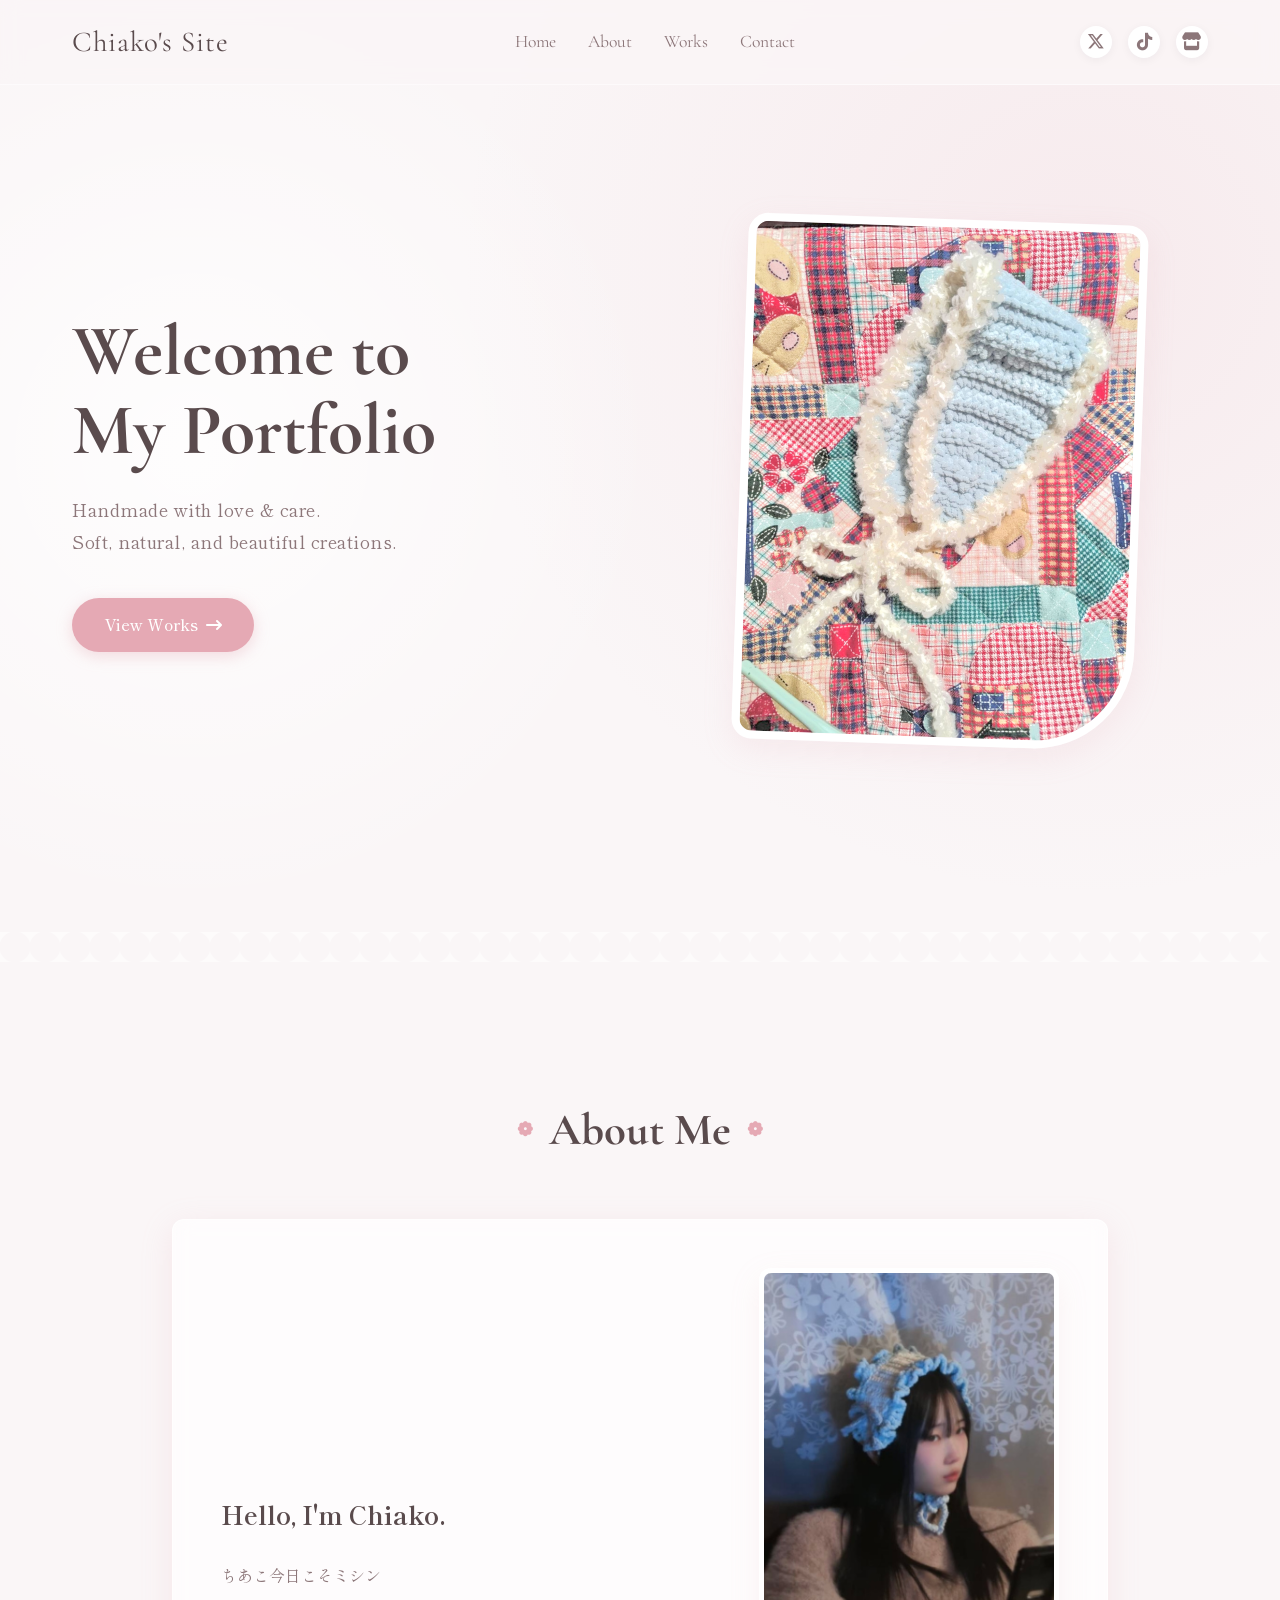
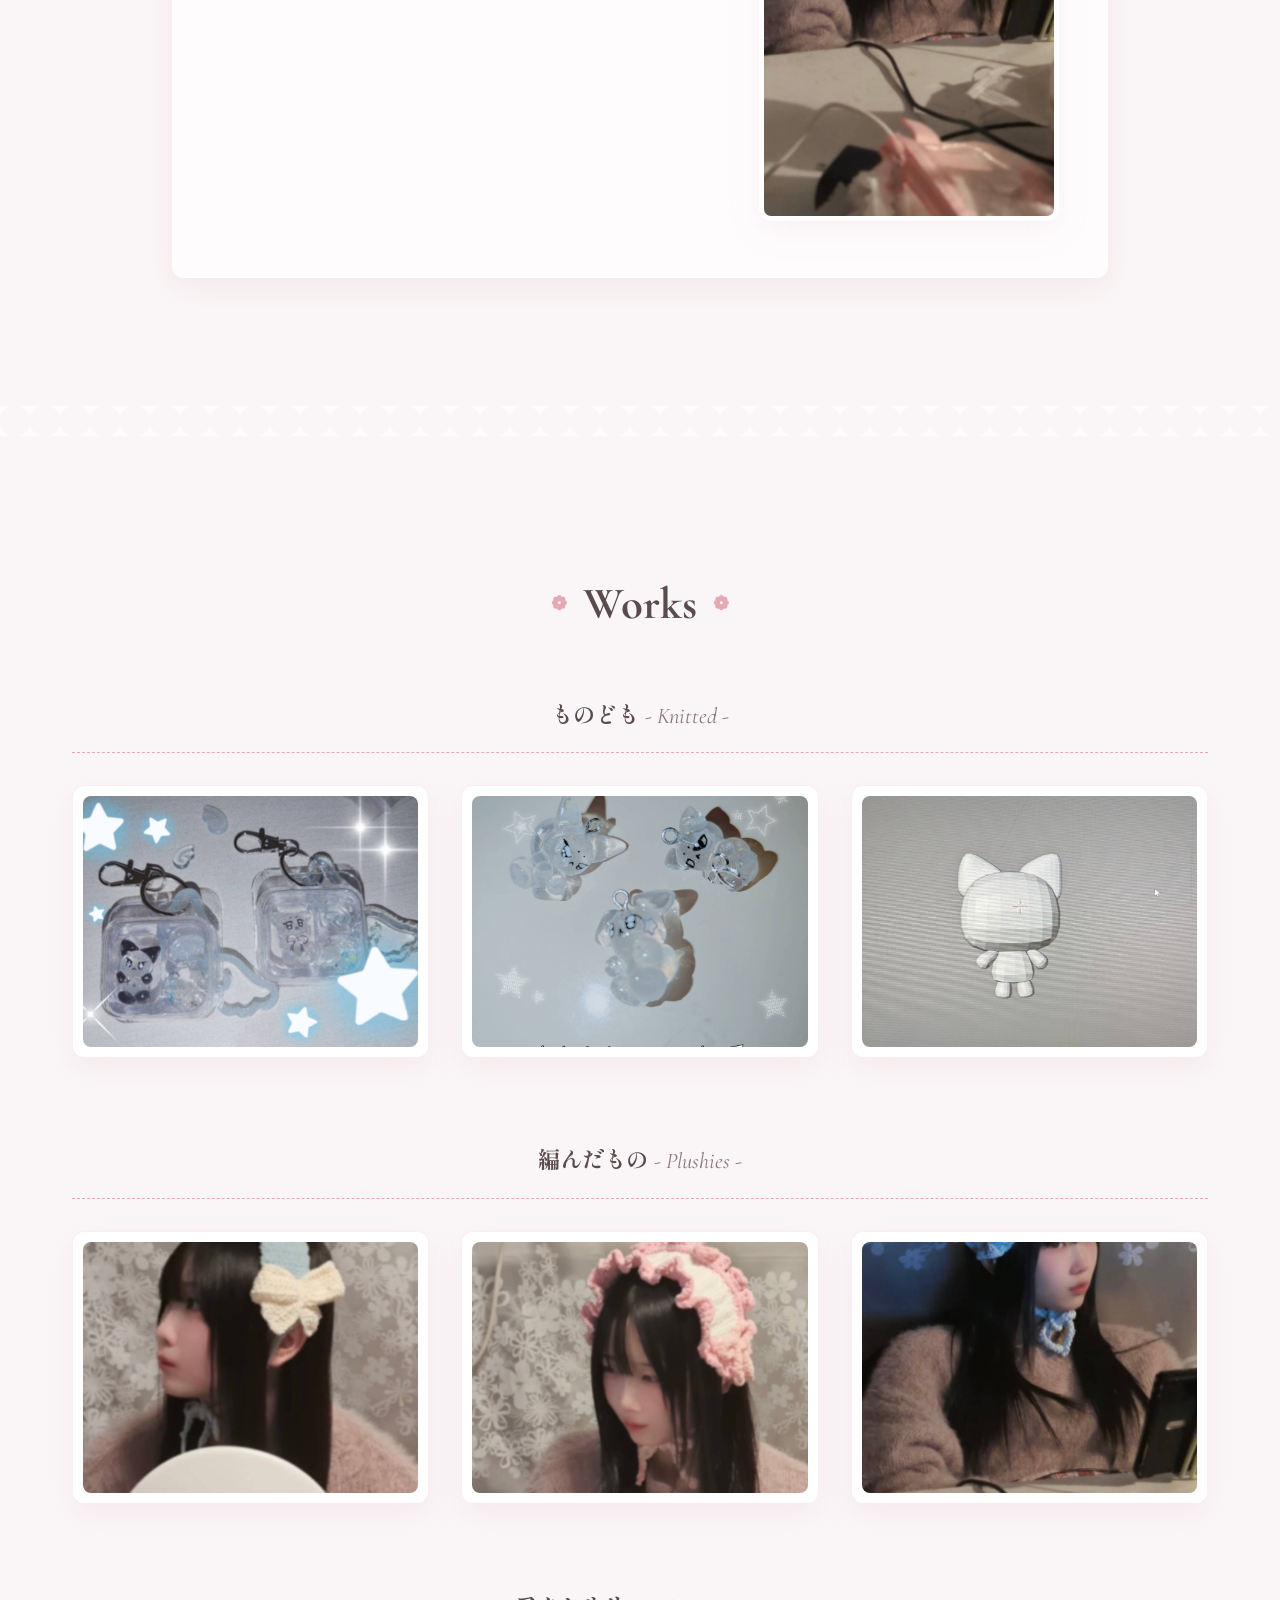
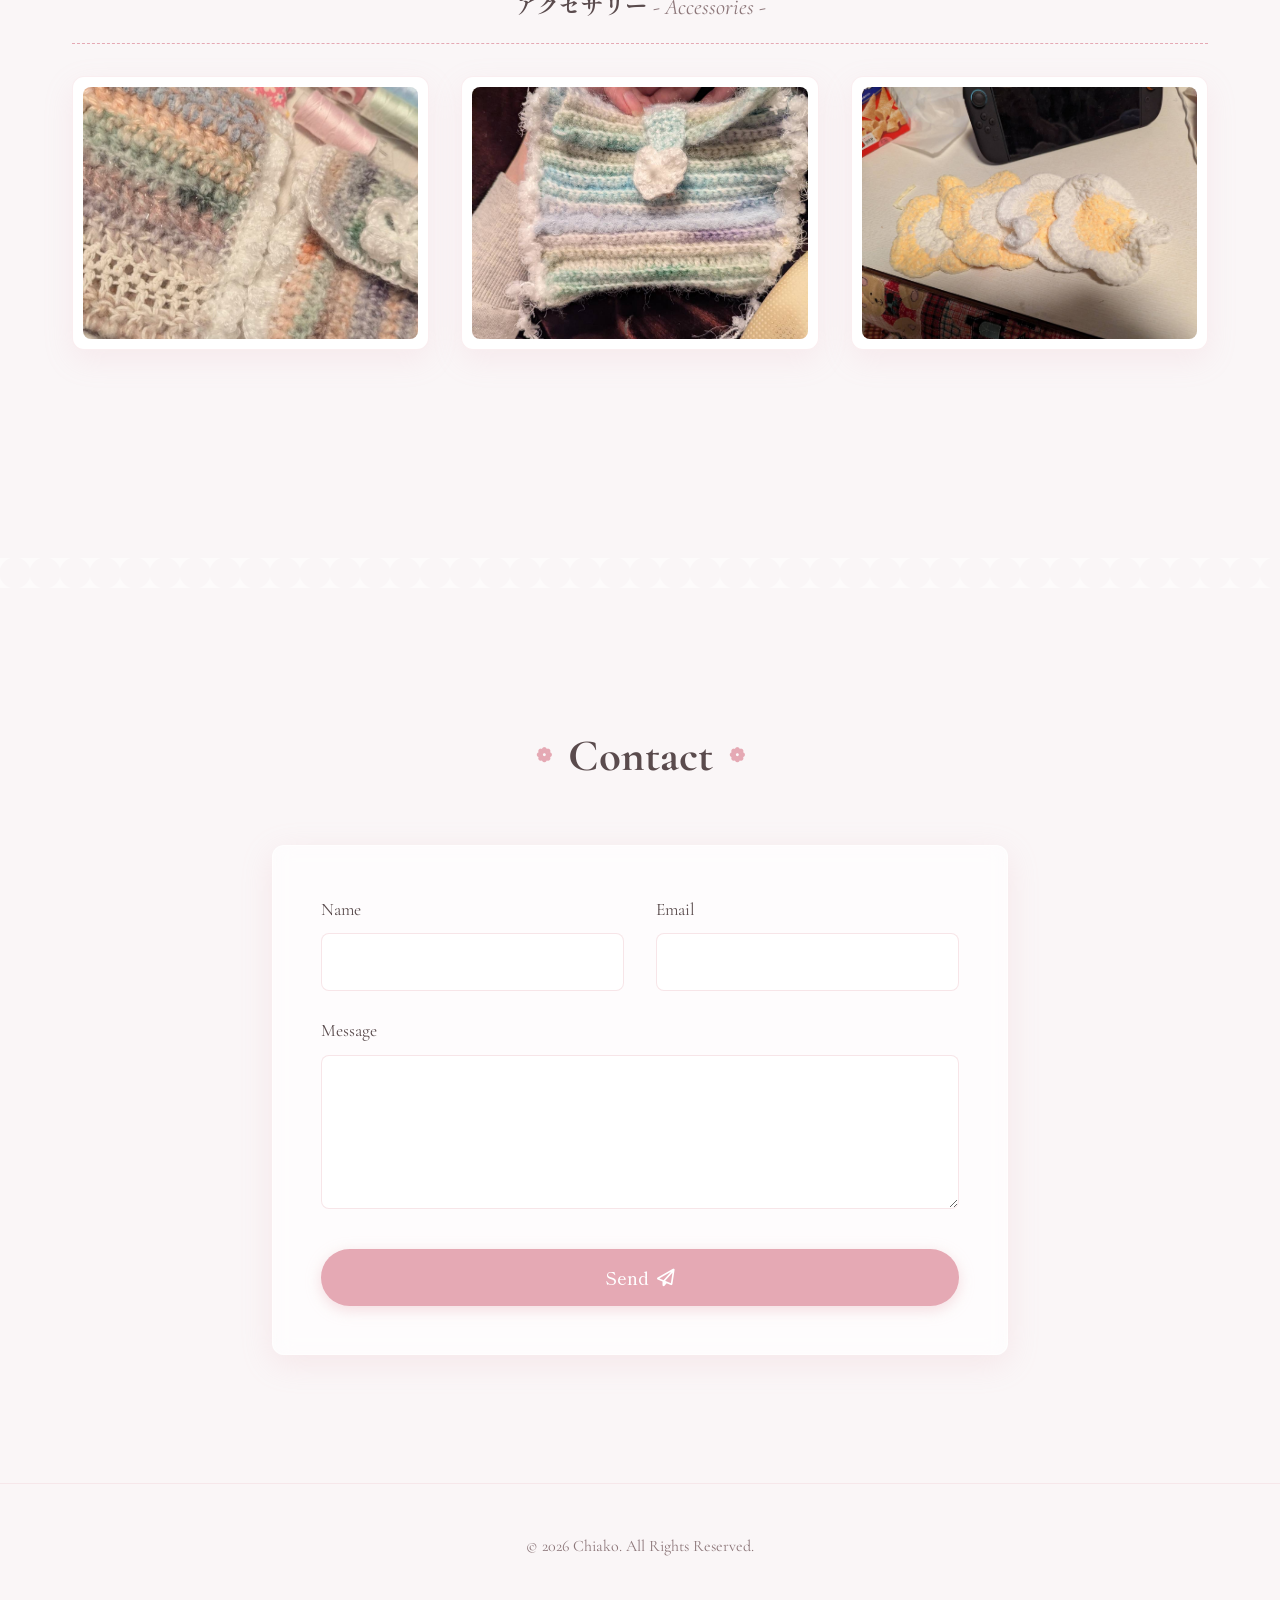
==== index.html @ ddcb036d "TIAKO1" ====
<!DOCTYPE html>
<html lang="ja">
<head>
    <meta charset="UTF-8">
    <meta name="viewport" content="width=device-width, initial-scale=1.0">
    <title>ちあこのサイト - Portfolio</title>
    <meta name="description" content="ちあこのポートフォリオサイトです。編んだもの、ぬいぐるみ、アクセサリーなどの作品を紹介します。">
    <!-- Google Fonts -->
    <link rel="preconnect" href="https://fonts.googleapis.com">
    <link rel="preconnect" href="https://fonts.gstatic.com" crossorigin>
    <link href="https://fonts.googleapis.com/css2?family=Cormorant+Garamond:ital,wght@0,400;0,600;1,400&family=Shippori+Mincho:wght@400;500;600&display=swap" rel="stylesheet">
    <!-- Font Awesome -->
    <link rel="stylesheet" href="https://cdnjs.cloudflare.com/ajax/libs/font-awesome/6.4.0/css/all.min.css">
    <link rel="stylesheet" href="style.css">
</head>
<body>
    <header class="header">
        <div class="header-inner">
            <h1 class="logo">Chiako's Site</h1>
            <nav class="nav">
                <ul>
                    <li><a href="#home">Home</a></li>
                    <li><a href="#about">About</a></li>
                    <li><a href="#works">Works</a></li>
                    <li><a href="#contact">Contact</a></li>
                </ul>
            </nav>
            <div class="sns-links">
                <a href="#" aria-label="X (Twitter)"><i class="fa-brands fa-x-twitter"></i></a>
                <a href="#" aria-label="TikTok"><i class="fa-brands fa-tiktok"></i></a>
                <a href="#" aria-label="Mercari"><i class="fa-solid fa-store"></i></a>
            </div>
        </div>
    </header>

    <main>
        <section id="home" class="hero">
            <div class="hero-content">
                <h2 class="hero-title">Welcome to<br>My Portfolio</h2>
                <p class="hero-subtitle">Handmade with love & care.<br>Soft, natural, and beautiful creations.</p>
                <a href="#works" class="btn">View Works <i class="fa-solid fa-arrow-right-long"></i></a>
            </div>
            <!-- Decorative image mimicking the reference -->
            <div class="hero-decoration">
                <img src="参考資料/作品写真/IMG_2109.JPG" alt="Decorative flowers">
            </div>
        </section>

        <div class="lace-divider"></div>

        <section id="about" class="about">
            <h2 class="section-title"><span>About Me</span></h2>
            <div class="about-card glassmorphism">
                <div class="about-text">
                    <h3>Hello, I'm Chiako.</h3>
                    <p>ちあこ今日こそミシン</p>
                </div>
                <!-- Optional image for about -->
                <div class="about-image">
                    <img src="参考資料/作品写真/IMG_2112.JPG" alt="About Image">
                </div>
            </div>
        </section>

        <div class="lace-divider"></div>

        <section id="works" class="works">
            <h2 class="section-title"><span>Works</span></h2>
            
            <div class="category">
                <h3 class="category-title">ものども <span>- Knitted -</span></h3>
                <div class="photo-grid">
                    <div class="photo-item"><img src="参考資料/作品写真/IMG_2107.JPG" alt="編んだもの 1"><div class="overlay"><span>View Details</span></div></div>
                    <div class="photo-item"><img src="参考資料/作品写真/IMG_2108.JPG" alt="編んだもの 2"><div class="overlay"><span>View Details</span></div></div>
                    <div class="photo-item"><img src="参考資料/作品写真/IMG_2114.JPG" alt="編んだもの 3"><div class="overlay"><span>View Details</span></div></div>
                </div>
            </div>

            <div class="category">
                <h3 class="category-title">編んだもの <span>- Plushies -</span></h3>
                <div class="photo-grid">
                    <div class="photo-item"><img src="参考資料/作品写真/IMG_2111.JPG" alt="ぬいぐるみ 1"><div class="overlay"><span>View Details</span></div></div>
                    <div class="photo-item"><img src="参考資料/作品写真/IMG_2110.JPG" alt="ぬいぐるみ 2"><div class="overlay"><span>View Details</span></div></div>
                    <div class="photo-item"><img src="参考資料/作品写真/IMG_2112.JPG" alt="ぬいぐるみ 3"><div class="overlay"><span>View Details</span></div></div>
                </div>
            </div>

            <div class="category">
                <h3 class="category-title">アクセサリー <span>- Accessories -</span></h3>
                <div class="photo-grid">
                    <div class="photo-item"><img src="参考資料/作品写真/IMG_2115.JPG" alt="アクセサリー 1"><div class="overlay"><span>View Details</span></div></div>
                    <div class="photo-item"><img src="参考資料/作品写真/IMG_2116.JPG" alt="アクセサリー 2"><div class="overlay"><span>View Details</span></div></div>
                    <div class="photo-item"><img src="参考資料/作品写真/IMG_2113.JPG" alt="アクセサリー 3"><div class="overlay"><span>View Details</span></div></div>
                </div>
            </div>
        </section>

        <div class="lace-divider"></div>

        <section id="contact" class="contact">
            <h2 class="section-title"><span>Contact</span></h2>
            <div class="contact-card glassmorphism">
                <form action="#" method="POST" class="contact-form">
                    <div class="form-group row">
                        <div class="input-wrapper">
                            <label for="name">Name</label>
                            <input type="text" id="name" name="name" required>
                        </div>
                        <div class="input-wrapper">
                            <label for="email">Email</label>
                            <input type="email" id="email" name="email" required>
                        </div>
                    </div>
                    <div class="form-group">
                        <label for="message">Message</label>
                        <textarea id="message" name="message" rows="5" required></textarea>
                    </div>
                    <button type="submit" class="btn btn-submit">Send <i class="fa-regular fa-paper-plane"></i></button>
                </form>
            </div>
        </section>
    </main>

    <footer class="footer">
        <p>&copy; 2026 Chiako. All Rights Reserved.</p>
    </footer>
</body>
</html>
---- style.css ----
:root {
    --color-bg-primary: #faf6f7;
    --color-bg-secondary: #fdfafb;
    --color-text-main: #5a4b4d;
    --color-text-light: #8c7679;
    --color-accent: #e5a9b4;
    --color-accent-hover: #d18d9a;
    --color-white: #ffffff;
    --font-heading: 'Cormorant Garamond', serif;
    --font-body: 'Shippori Mincho', serif;
    --shadow-soft: 0 10px 30px rgba(229, 169, 180, 0.15);
    --shadow-glass: 0 8px 32px 0 rgba(229, 169, 180, 0.2);
    --border-glass: 1px solid rgba(255, 255, 255, 0.6);
}

* {
    margin: 0;
    padding: 0;
    box-sizing: border-box;
}

body {
    font-family: var(--font-body);
    color: var(--color-text-main);
    background-color: var(--color-bg-primary);
    background-image: 
        radial-gradient(circle at 15% 50%, rgba(255, 255, 255, 0.8), transparent 40%),
        radial-gradient(circle at 85% 30%, rgba(229, 169, 180, 0.15), transparent 50%);
    background-attachment: fixed;
    line-height: 1.8;
    overflow-x: hidden;
}

html {
    scroll-behavior: smooth;
}

a {
    text-decoration: none;
    color: inherit;
    transition: all 0.3s ease;
}

ul {
    list-style: none;
}

/* Glassmorphism Utility */
.glassmorphism {
    background: rgba(255, 255, 255, 0.7);
    backdrop-filter: blur(10px);
    -webkit-backdrop-filter: blur(10px);
    border: var(--border-glass);
    border-radius: 12px;
    box-shadow: var(--shadow-glass);
}

/* Typography elements */
.section-title {
    font-family: var(--font-heading);
    font-size: 2.8rem;
    text-align: center;
    color: var(--color-text-main);
    margin-bottom: 3rem;
    display: flex;
    align-items: center;
    justify-content: center;
    gap: 1rem;
}

.section-title::before,
.section-title::after {
    content: '❁';
    font-size: 1.2rem;
    color: var(--color-accent);
}

/* Button */
.btn {
    display: inline-flex;
    align-items: center;
    gap: 0.5rem;
    background-color: var(--color-accent);
    color: var(--color-white);
    padding: 0.8rem 2rem;
    border-radius: 30px;
    font-family: var(--font-body);
    font-weight: 500;
    border: none;
    cursor: pointer;
    box-shadow: 0 4px 15px rgba(229, 169, 180, 0.4);
    transition: all 0.3s ease;
}

.btn:hover {
    background-color: var(--color-accent-hover);
    transform: translateY(-2px);
    box-shadow: 0 6px 20px rgba(229, 169, 180, 0.5);
}

/* Header */
.header {
    position: fixed;
    top: 0;
    width: 100%;
    z-index: 1000;
    padding: 1rem 0;
    transition: all 0.3s ease;
    background: rgba(250, 246, 247, 0.8);
    backdrop-filter: blur(10px);
    border-bottom: 1px solid rgba(255,255,255,0.5);
}

.header-inner {
    max-width: 1200px;
    margin: 0 auto;
    display: flex;
    justify-content: space-between;
    align-items: center;
    padding: 0 2rem;
}

.logo {
    font-family: var(--font-heading);
    font-size: 1.8rem;
    font-weight: 400;
    color: var(--color-text-main);
    letter-spacing: 1px;
}

.nav ul {
    display: flex;
    gap: 2rem;
}

.nav a {
    font-family: var(--font-heading);
    font-size: 1.1rem;
    color: var(--color-text-light);
    position: relative;
}

.nav a::after {
    content: '';
    position: absolute;
    width: 0;
    height: 1px;
    bottom: -2px;
    left: 0;
    background-color: var(--color-accent);
    transition: width 0.3s ease;
}

.nav a:hover {
    color: var(--color-text-main);
}

.nav a:hover::after {
    width: 100%;
}

.sns-links {
    display: flex;
    gap: 1rem;
}

.sns-links a {
    color: var(--color-text-light);
    font-size: 1.1rem;
    width: 32px;
    height: 32px;
    display: flex;
    align-items: center;
    justify-content: center;
    border-radius: 50%;
    background-color: var(--color-white);
    box-shadow: 0 2px 10px rgba(0,0,0,0.05);
}

.sns-links a:hover {
    color: var(--color-white);
    background-color: var(--color-accent);
    transform: translateY(-2px);
}

/* Hero Section */
.hero {
    min-height: 100vh;
    display: flex;
    align-items: center;
    justify-content: center;
    padding: 8rem 2rem 4rem;
    max-width: 1200px;
    margin: 0 auto;
    position: relative;
    gap: 4rem;
}

.hero-content {
    flex: 1;
    z-index: 2;
}

.hero-title {
    font-family: var(--font-heading);
    font-size: 4.5rem;
    line-height: 1.1;
    margin-bottom: 1.5rem;
    color: var(--color-text-main);
}

.hero-subtitle {
    font-size: 1.1rem;
    color: var(--color-text-light);
    margin-bottom: 2.5rem;
    letter-spacing: 0.5px;
}

.hero-decoration {
    flex: 1;
    display: flex;
    justify-content: center;
    align-items: center;
}

.hero-decoration img {
    max-width: 400px;
    border-radius: 20px 20px 100px 20px;
    box-shadow: var(--shadow-soft);
    border: 8px solid var(--color-white);
    transform: rotate(2deg);
    transition: transform 0.5s ease;
}

.hero-decoration img:hover {
    transform: rotate(0deg) scale(1.02);
}

/* Divider mimicking Lace */
.lace-divider {
    height: 30px;
    width: 100%;
    margin: 2rem 0;
    background-image: radial-gradient(circle at 15px 50%, transparent 15px, rgba(255,255,255,0.7) 16px);
    background-size: 30px 100%;
    position: relative;
    opacity: 0.8;
}

/* About Section */
.about {
    padding: 6rem 2rem;
    max-width: 1000px;
    margin: 0 auto;
}

.about-card {
    display: flex;
    padding: 3rem;
    gap: 3rem;
    align-items: center;
}

.about-text {
    flex: 1;
}

.about-text h3 {
    font-size: 1.6rem;
    margin-bottom: 1.5rem;
    color: var(--color-text-main);
}

.about-text p {
    color: var(--color-text-light);
    margin-bottom: 1rem;
}

.about-image {
    flex: 0 0 300px;
}

.about-image img {
    width: 100%;
    border-radius: 12px;
    box-shadow: var(--shadow-soft);
    border: 5px solid var(--color-white);
}

/* Works Section */
.works {
    padding: 6rem 2rem;
    max-width: 1200px;
    margin: 0 auto;
}

.category {
    margin-bottom: 5rem;
}

.category-title {
    font-family: var(--font-body);
    font-size: 1.4rem;
    color: var(--color-text-main);
    margin-bottom: 2rem;
    text-align: center;
    border-bottom: 1px dashed var(--color-accent);
    padding-bottom: 1rem;
}

.category-title span {
    font-family: var(--font-heading);
    font-style: italic;
    color: var(--color-text-light);
    font-weight: 400;
}

.photo-grid {
    display: grid;
    grid-template-columns: repeat(auto-fill, minmax(300px, 1fr));
    gap: 2rem;
}

.photo-item {
    position: relative;
    border-radius: 12px;
    overflow: hidden;
    box-shadow: var(--shadow-soft);
    background: var(--color-white);
    padding: 10px;
    border: 1px solid rgba(229, 169, 180, 0.2);
    transition: transform 0.4s ease;
}

.photo-item:hover {
    transform: translateY(-10px);
}

.photo-item img {
    width: 100%;
    aspect-ratio: 4/3;
    object-fit: cover;
    border-radius: 8px;
    display: block;
}

.photo-item .overlay {
    position: absolute;
    top: 10px;
    left: 10px;
    right: 10px;
    bottom: 10px;
    background: rgba(255, 255, 255, 0.85);
    border-radius: 8px;
    display: flex;
    align-items: center;
    justify-content: center;
    opacity: 0;
    transition: opacity 0.3s ease;
    backdrop-filter: blur(2px);
}

.photo-item:hover .overlay {
    opacity: 1;
}

.photo-item .overlay span {
    font-family: var(--font-heading);
    font-size: 1.2rem;
    color: var(--color-text-main);
    border-bottom: 1px solid var(--color-accent);
    padding-bottom: 5px;
}

/* Contact Section */
.contact {
    padding: 6rem 2rem;
    max-width: 800px;
    margin: 0 auto;
}

.contact-card {
    padding: 3rem;
}

.form-group {
    margin-bottom: 1.5rem;
    display: flex;
    flex-direction: column;
}

.form-group.row {
    flex-direction: row;
    gap: 2rem;
}

.input-wrapper {
    flex: 1;
    display: flex;
    flex-direction: column;
}

label {
    font-family: var(--font-heading);
    margin-bottom: 0.5rem;
    color: var(--color-text-main);
    font-size: 1.1rem;
}

input, textarea {
    width: 100%;
    padding: 1rem;
    border: 1px solid rgba(229, 169, 180, 0.3);
    border-radius: 8px;
    font-family: var(--font-body);
    font-size: 1rem;
    background-color: rgba(255, 255, 255, 0.8);
    transition: all 0.3s ease;
}

input:focus, textarea:focus {
    outline: none;
    border-color: var(--color-accent);
    box-shadow: 0 0 0 3px rgba(229, 169, 180, 0.2);
    background-color: var(--color-white);
}

.btn-submit {
    margin-top: 1rem;
    width: 100%;
    justify-content: center;
    font-size: 1.1rem;
    padding: 1rem;
}

/* Footer */
.footer {
    text-align: center;
    padding: 3rem;
    font-family: var(--font-heading);
    color: var(--color-text-light);
    background: transparent;
    border-top: 1px solid rgba(229, 169, 180, 0.2);
    margin-top: 2rem;
}

/* Responsive Variables */
@media (max-width: 768px) {
    .hero {
        flex-direction: column;
        text-align: center;
        padding-top: 8rem;
    }
    .hero-title {
        font-size: 3rem;
    }
    .about-card {
        flex-direction: column;
        padding: 2rem;
    }
    .form-group.row {
        flex-direction: column;
        gap: 1.5rem;
    }
    .nav {
        display: none; /* simple mobile design */
    }
}
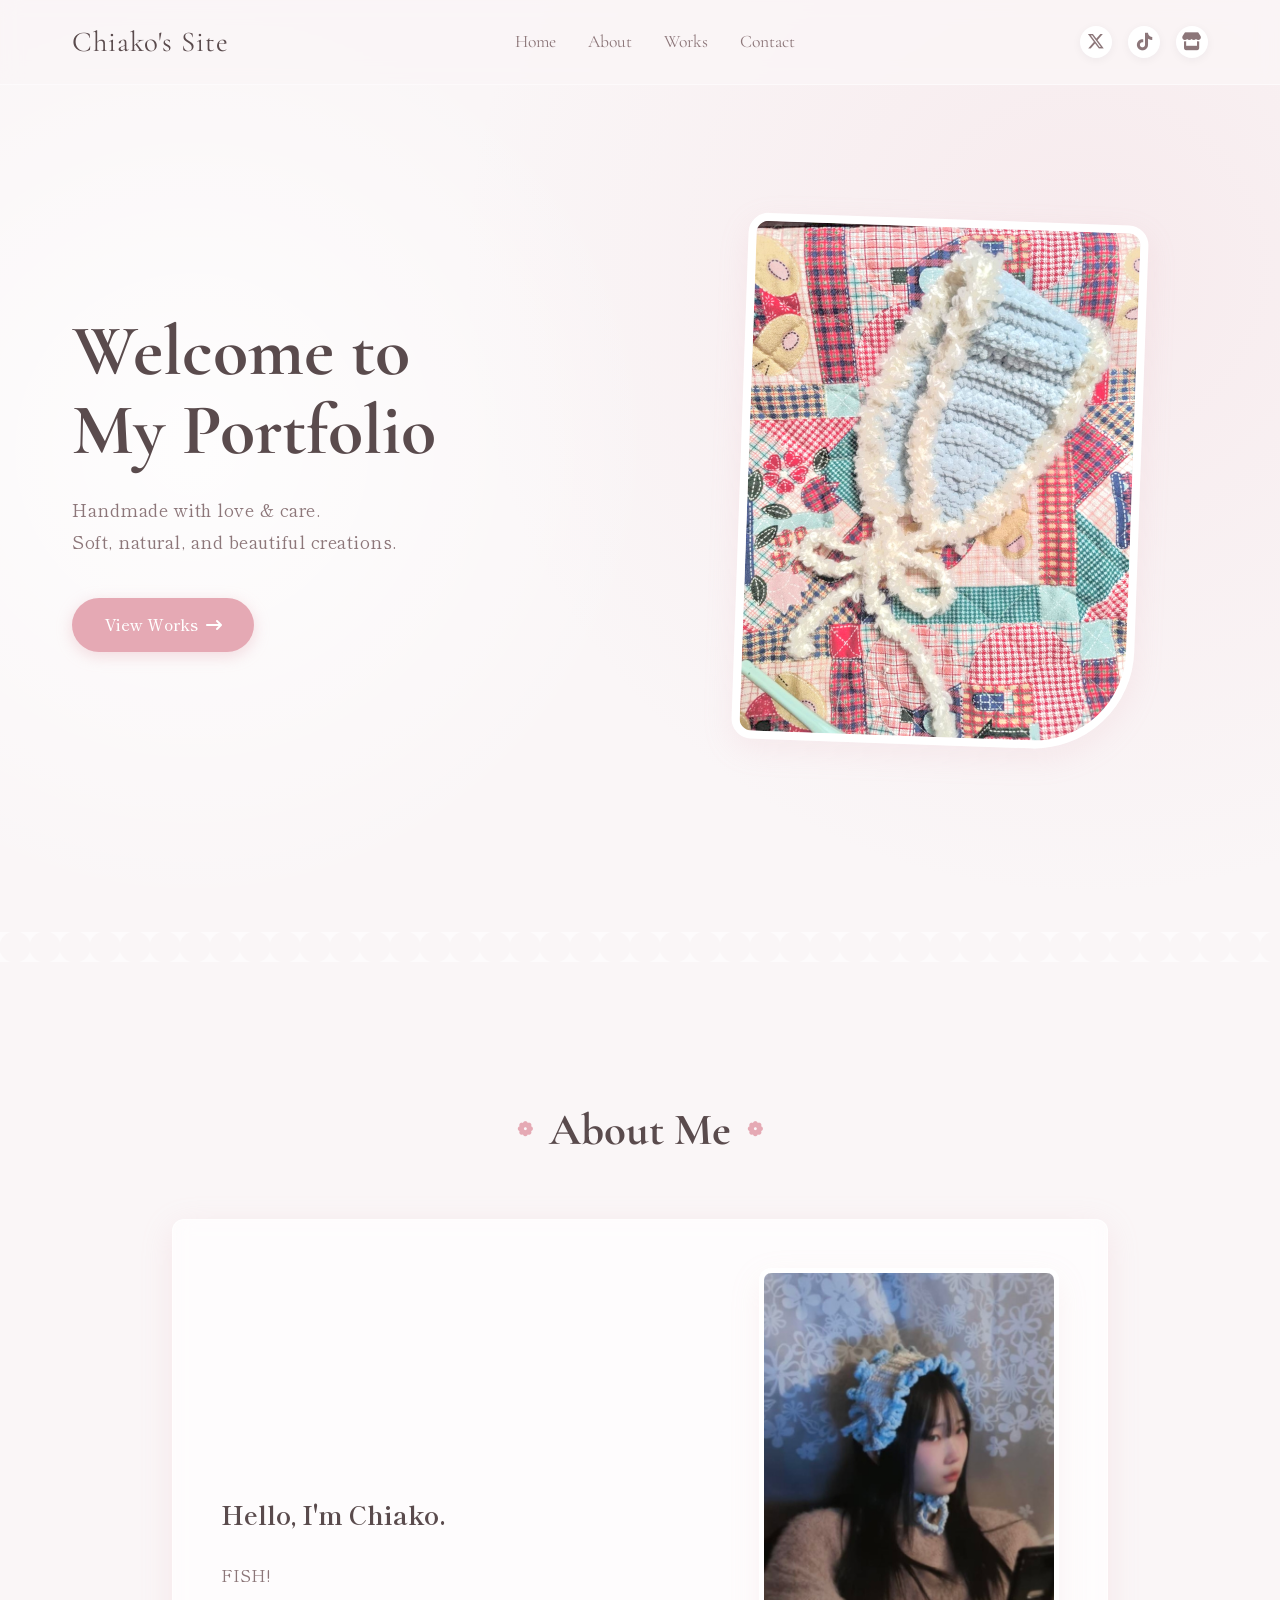
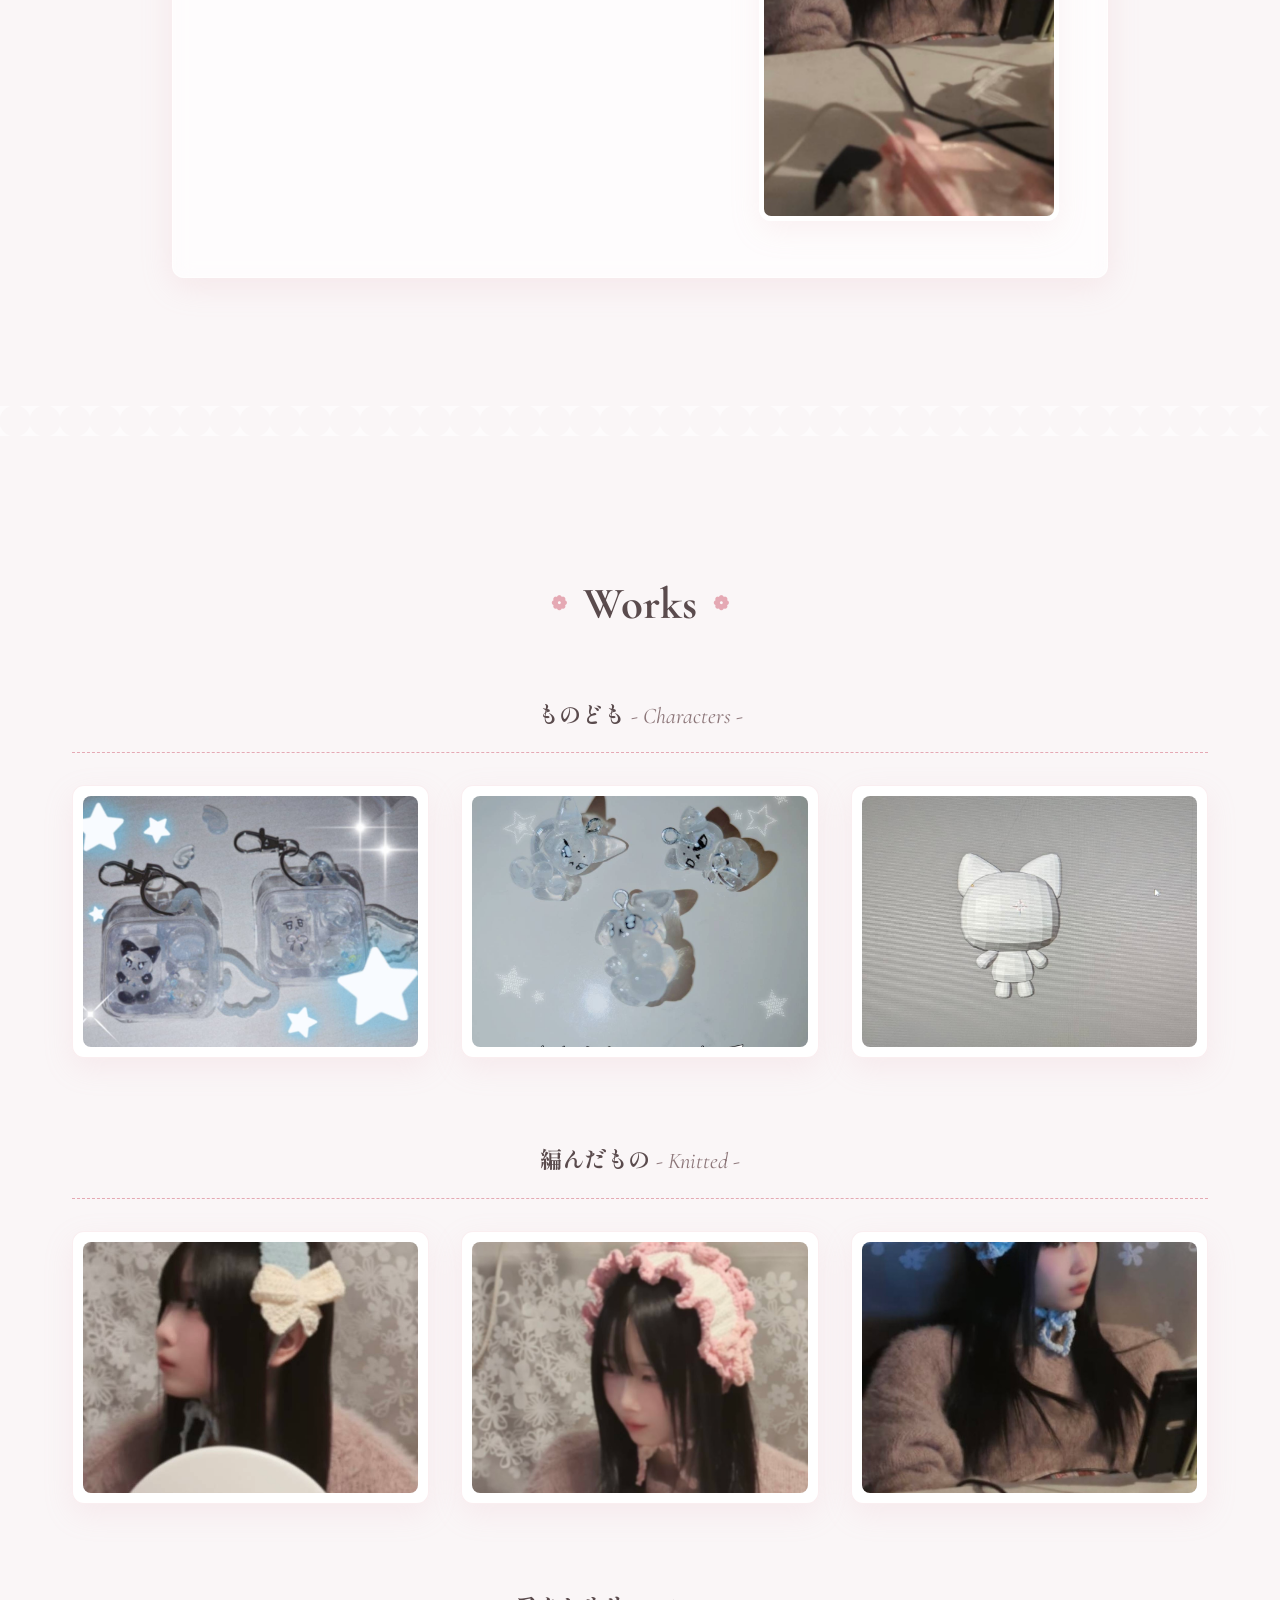
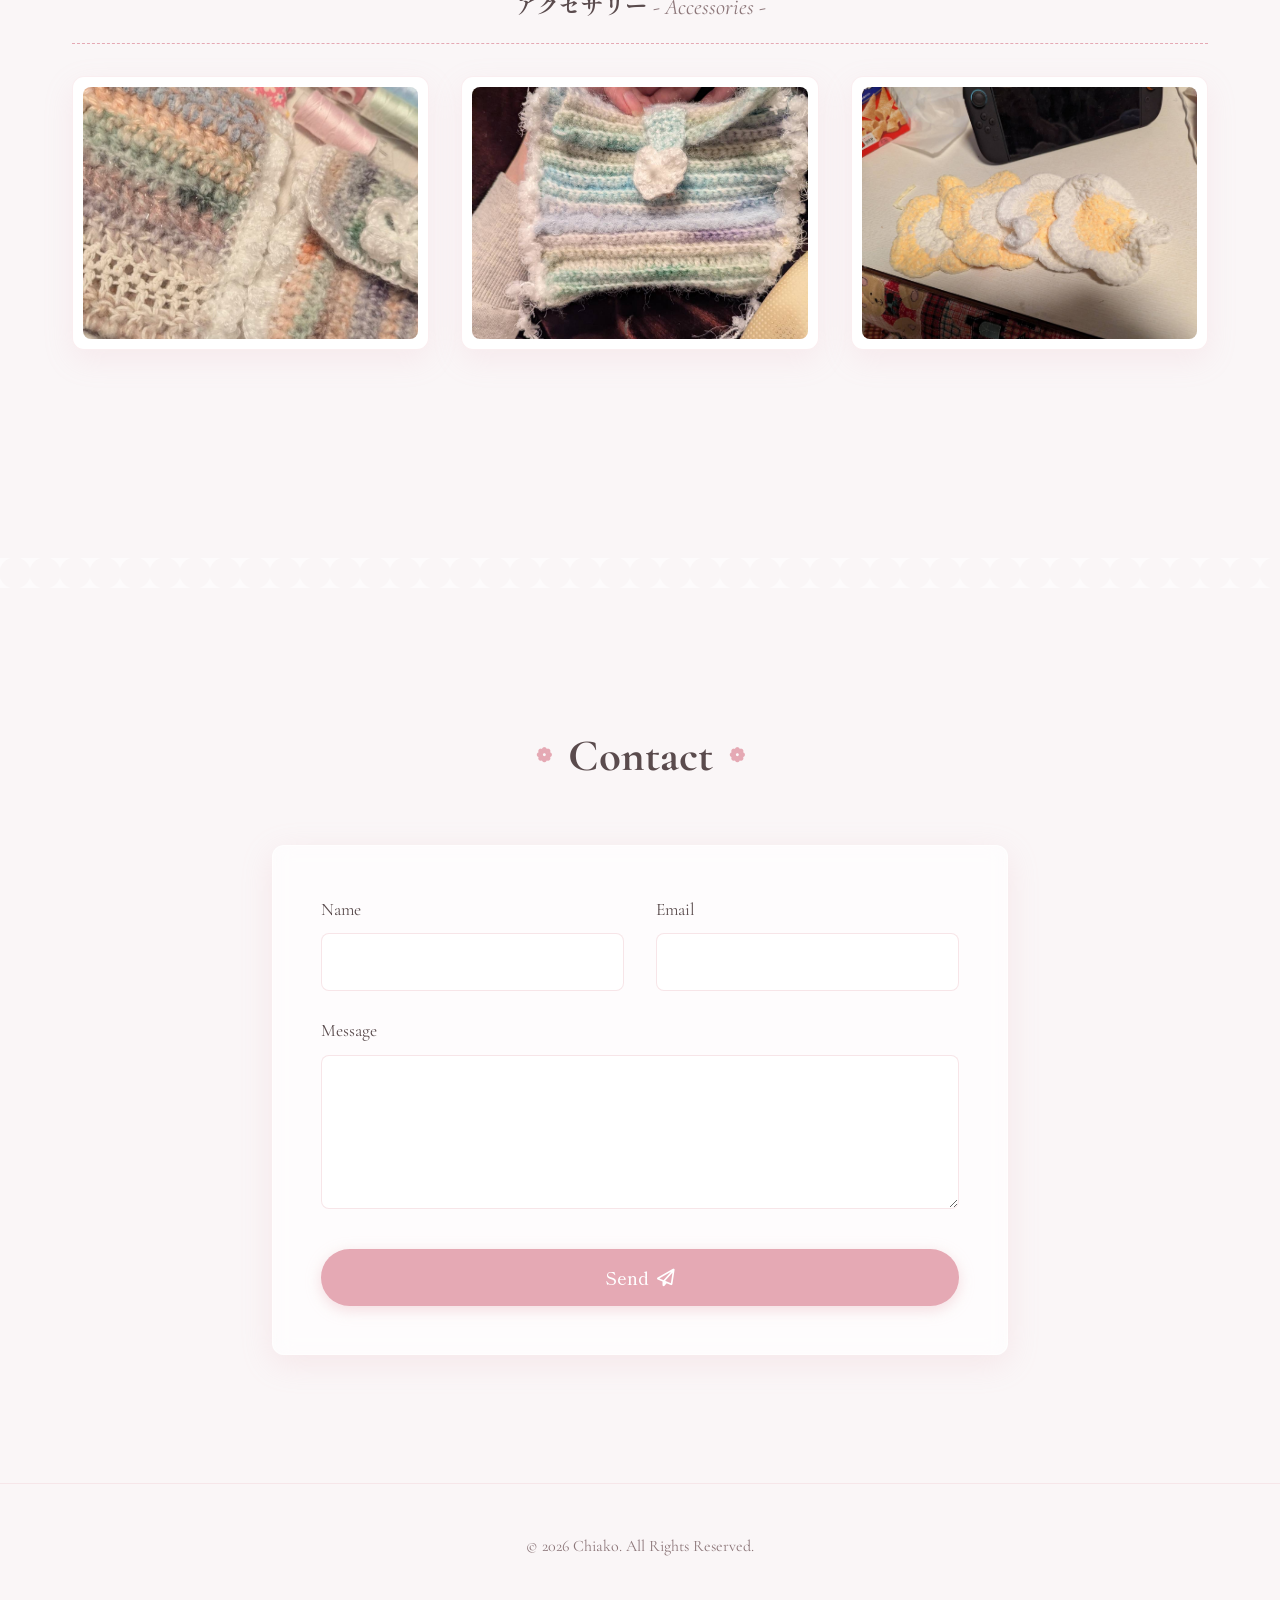
==== commit 6d2a818b: "ビーズ追加" ====
--- a/index.html
+++ b/index.html
@@ -14,6 +14,7 @@
     <link rel="stylesheet" href="style.css">
 </head>
 <body>
+    <canvas id="particle-canvas"></canvas>
     <header class="header">
         <div class="header-inner">
             <h1 class="logo">Chiako's Site</h1>
@@ -53,7 +54,7 @@
             <div class="about-card glassmorphism">
                 <div class="about-text">
                     <h3>Hello, I'm Chiako.</h3>
-                    <p>ちあこ今日こそミシン</p>
+                    <p>FISH!</p>
                 </div>
                 <!-- Optional image for about -->
                 <div class="about-image">
@@ -68,7 +69,7 @@
             <h2 class="section-title"><span>Works</span></h2>
             
             <div class="category">
-                <h3 class="category-title">ものども <span>- Knitted -</span></h3>
+                <h3 class="category-title">ものども <span>- Characters -</span></h3>
                 <div class="photo-grid">
                     <div class="photo-item"><img src="参考資料/作品写真/IMG_2107.JPG" alt="編んだもの 1"><div class="overlay"><span>View Details</span></div></div>
                     <div class="photo-item"><img src="参考資料/作品写真/IMG_2108.JPG" alt="編んだもの 2"><div class="overlay"><span>View Details</span></div></div>
@@ -77,7 +78,7 @@
             </div>
 
             <div class="category">
-                <h3 class="category-title">編んだもの <span>- Plushies -</span></h3>
+                <h3 class="category-title">編んだもの <span>- Knitted -</span></h3>
                 <div class="photo-grid">
                     <div class="photo-item"><img src="参考資料/作品写真/IMG_2111.JPG" alt="ぬいぐるみ 1"><div class="overlay"><span>View Details</span></div></div>
                     <div class="photo-item"><img src="参考資料/作品写真/IMG_2110.JPG" alt="ぬいぐるみ 2"><div class="overlay"><span>View Details</span></div></div>
@@ -124,5 +125,81 @@
     <footer class="footer">
         <p>&copy; 2026 Chiako. All Rights Reserved.</p>
     </footer>
+
+    <script>
+        const canvas = document.getElementById('particle-canvas');
+        const ctx = canvas.getContext('2d');
+        canvas.width = window.innerWidth;
+        canvas.height = window.innerHeight;
+
+        let particles = [];
+        let mouse = { x: null, y: null };
+
+        class Particle {
+            constructor(x, y, color) {
+                this.x = x;
+                this.y = y;
+                this.size = Math.random() * 5 + 3; // 小さいガラスビーズ風にサイズを小さく
+                this.color = color;
+                this.vx = (Math.random() - 0.5) * 4;
+                this.vy = (Math.random() - 0.5) * 4;
+                this.gravity = 0.1;
+                this.friction = 0.99;
+            }
+
+            update() {
+                this.vy += this.gravity;
+                this.vx *= this.friction;
+                this.vy *= this.friction;
+                this.x += this.vx;
+                this.y += this.vy;
+
+                if (this.y + this.size > canvas.height) {
+                    this.y = canvas.height - this.size;
+                    this.vy *= -0.8;
+                }
+            }
+
+            draw() {
+                ctx.beginPath();
+                ctx.arc(this.x, this.y, this.size, 0, Math.PI * 2);
+                ctx.fillStyle = this.color + '80'; // 半透明にしてガラスビーズ風
+                ctx.fill();
+            }
+        }
+
+        function createParticles(x, y) {
+            const colors = ['#ffb3ba', '#ffdfba', '#ffffba', '#baffc9', '#bae1ff', '#e8baff', '#ffb3e6', '#c9c9ff']; // パステルカラー
+            for (let i = 0; i < 3; i++) { // 量を減らす
+                const color = colors[Math.floor(Math.random() * colors.length)];
+                particles.push(new Particle(x, y, color));
+            }
+        }
+
+        function animate() {
+            ctx.clearRect(0, 0, canvas.width, canvas.height);
+            particles.forEach((particle, index) => {
+                particle.update();
+                particle.draw();
+                if (particle.size <= 0.1) {
+                    particles.splice(index, 1);
+                }
+            });
+            requestAnimationFrame(animate);
+        }
+
+        window.addEventListener('mousemove', (e) => {
+            mouse.x = e.x;
+            mouse.y = e.y;
+            createParticles(mouse.x, mouse.y);
+        });
+
+        window.addEventListener('resize', () => {
+            canvas.width = window.innerWidth;
+            canvas.height = window.innerHeight;
+        });
+
+        animate();
+    </script>
 </body>
 </html>
--- a/style.css
+++ b/style.css
@@ -29,6 +29,15 @@
     background-attachment: fixed;
     line-height: 1.8;
     overflow-x: hidden;
+    position: relative;
+}
+
+#particle-canvas {
+    position: fixed;
+    top: 0;
+    left: 0;
+    z-index: -1;
+    pointer-events: none;
 }
 
 html {
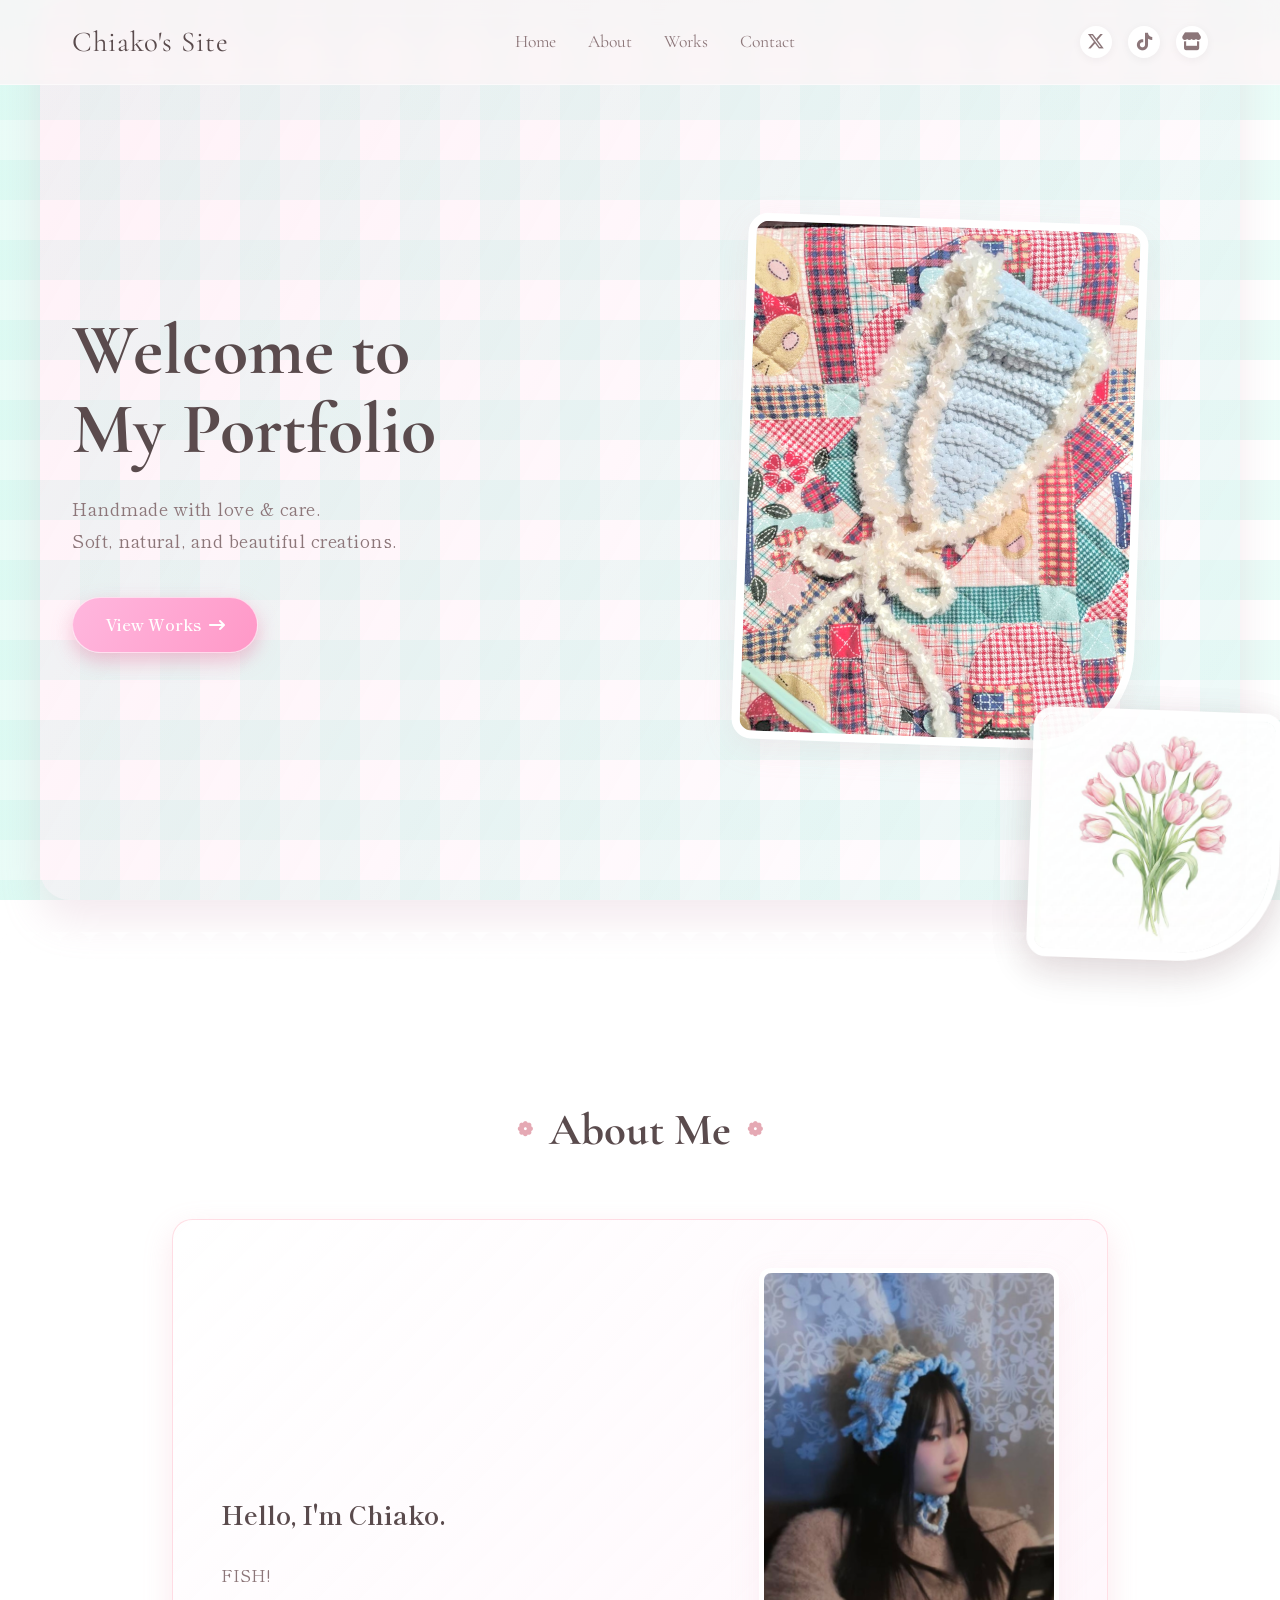
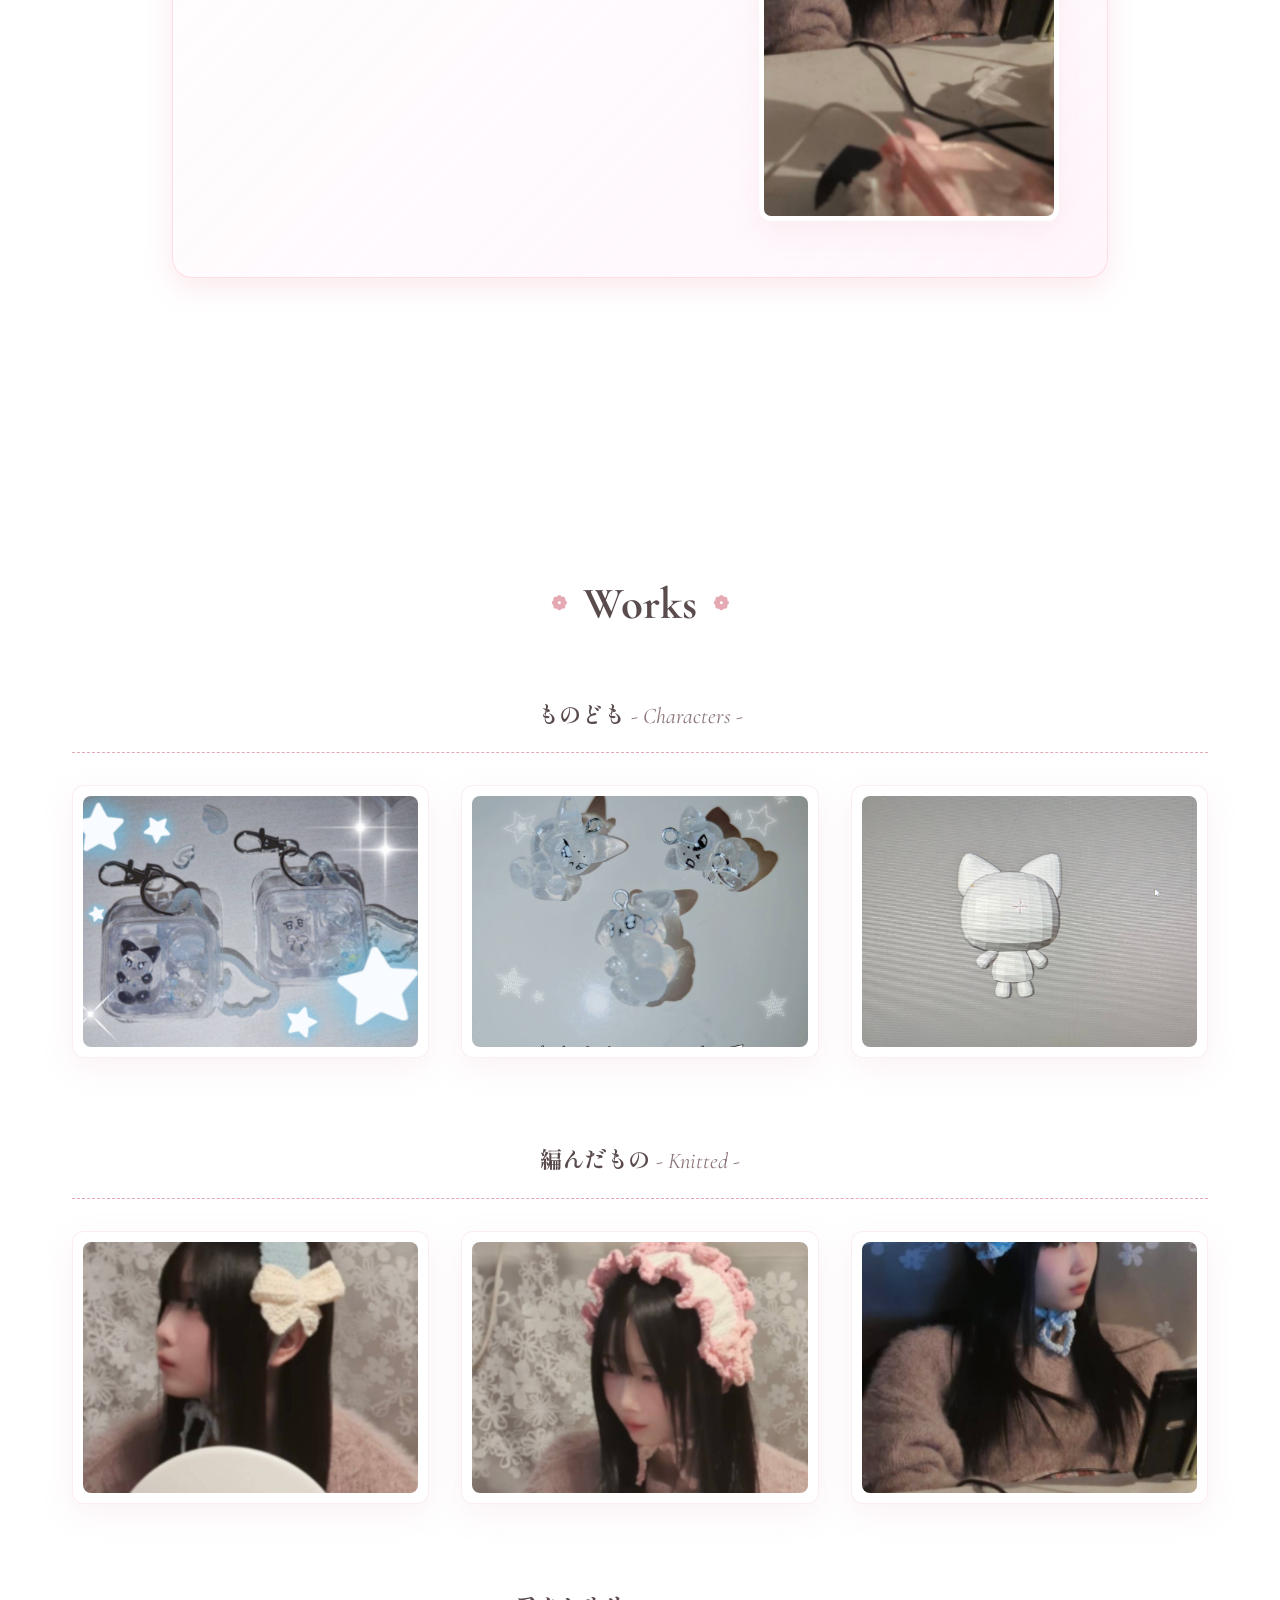
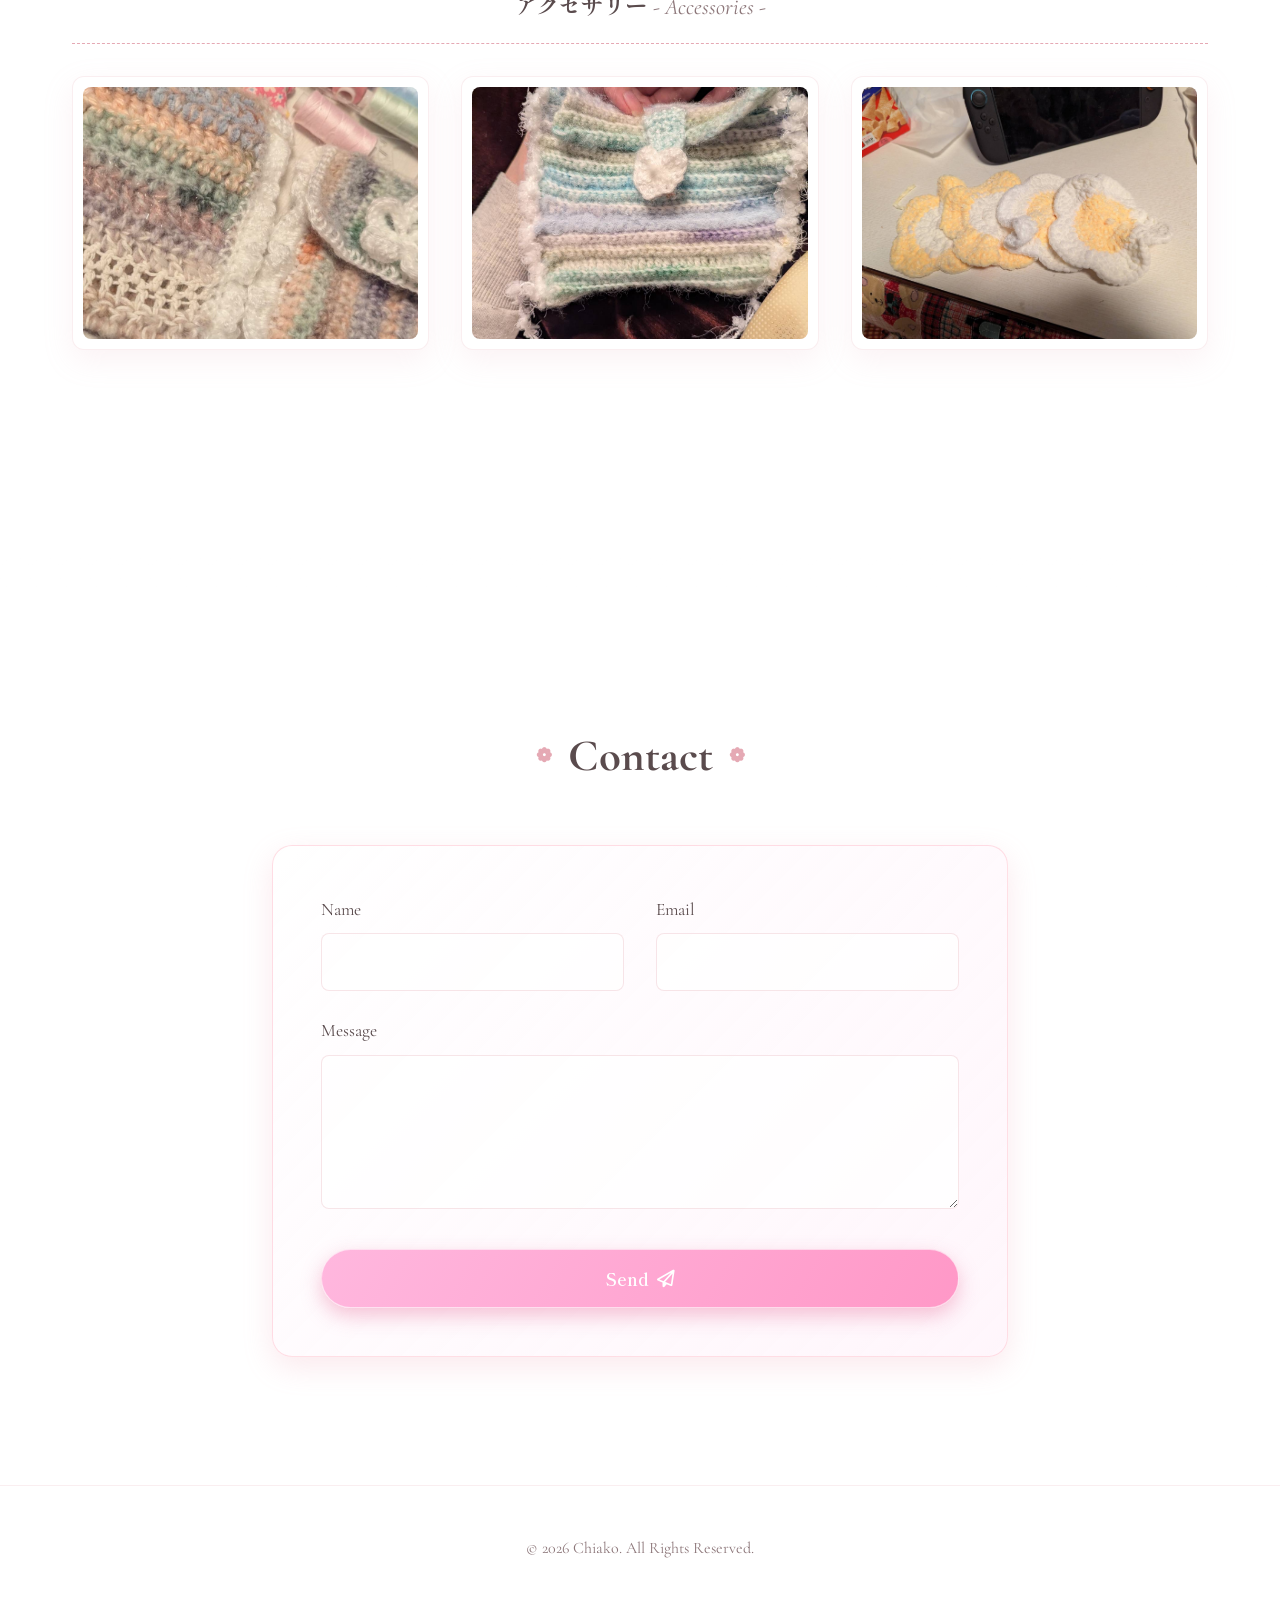
==== commit 20d6d9d1: "NEWKAWAII" ====
--- a/index.html
+++ b/index.html
@@ -44,6 +44,7 @@
             <!-- Decorative image mimicking the reference -->
             <div class="hero-decoration">
                 <img src="参考資料/作品写真/IMG_2109.JPG" alt="Decorative flowers">
+                <img src="参考資料/作品写真/pink_tulips.png" alt="Pink Tulips" class="tulips-decoration">
             </div>
         </section>
 
--- a/style.css
+++ b/style.css
@@ -22,10 +22,12 @@
 body {
     font-family: var(--font-body);
     color: var(--color-text-main);
-    background-color: var(--color-bg-primary);
+    background-color: #ffffff;
     background-image: 
-        radial-gradient(circle at 15% 50%, rgba(255, 255, 255, 0.8), transparent 40%),
-        radial-gradient(circle at 85% 30%, rgba(229, 169, 180, 0.15), transparent 50%);
+        linear-gradient(rgba(202, 247, 236, 0.4) 50%, transparent 50%),
+        linear-gradient(90deg, rgba(202, 247, 236, 0.4) 50%, transparent 50%);
+    background-size: 80px 80px;
+    background-position: 0 0, 0 0;
     background-attachment: fixed;
     line-height: 1.8;
     overflow-x: hidden;
@@ -56,12 +58,12 @@
 
 /* Glassmorphism Utility */
 .glassmorphism {
-    background: rgba(255, 255, 255, 0.7);
+    background: linear-gradient(135deg, rgba(255, 255, 255, 0.85), rgba(255, 242, 250, 0.7));
     backdrop-filter: blur(10px);
     -webkit-backdrop-filter: blur(10px);
-    border: var(--border-glass);
-    border-radius: 12px;
-    box-shadow: var(--shadow-glass);
+    border: 1px solid rgba(255, 192, 203, 0.5);
+    border-radius: 20px;
+    box-shadow: 0 10px 30px rgba(236, 147, 163, 0.2);
 }
 
 /* Typography elements */
@@ -89,22 +91,26 @@
     display: inline-flex;
     align-items: center;
     gap: 0.5rem;
-    background-color: var(--color-accent);
-    color: var(--color-white);
+    background: linear-gradient(120deg, #ffb7de, #ff98c7);
+    color: #ffffff;
     padding: 0.8rem 2rem;
-    border-radius: 30px;
+    border-radius: 40px;
     font-family: var(--font-body);
-    font-weight: 500;
-    border: none;
+    font-weight: 600;
+    border: 1px solid rgba(255, 255, 255, 0.6);
     cursor: pointer;
-    box-shadow: 0 4px 15px rgba(229, 169, 180, 0.4);
+    box-shadow: 0 8px 20px rgba(233, 125, 165, 0.45);
     transition: all 0.3s ease;
 }
 
 .btn:hover {
-    background-color: var(--color-accent-hover);
-    transform: translateY(-2px);
-    box-shadow: 0 6px 20px rgba(229, 169, 180, 0.5);
+    background: linear-gradient(120deg, #ffabd6, #ff82b9);
+    transform: translateY(-3px) scale(1.02);
+    box-shadow: 0 10px 24px rgba(233, 125, 165, 0.55);
+}
+
+.btn:active {
+    transform: translateY(0) scale(0.99);
 }
 
 /* Header */
@@ -203,6 +209,9 @@
     margin: 0 auto;
     position: relative;
     gap: 4rem;
+    background: linear-gradient(120deg, rgba(255, 220, 235, 0.4), rgba(255, 245, 255, 0.2));
+    border-radius: 30px;
+    box-shadow: 0 20px 40px rgba(200, 148, 176, 0.2);
 }
 
 .hero-content {
@@ -243,6 +252,18 @@
 
 .hero-decoration img:hover {
     transform: rotate(0deg) scale(1.02);
+}
+
+.tulips-decoration {
+    position: absolute;
+    bottom: -60px;
+    right: -40px;
+    width: 250px;
+    opacity: 0.95;
+    transform: rotate(15deg) scale(1.1);
+    z-index: 3;
+    pointer-events: none;
+    filter: drop-shadow(0 10px 20px rgba(0,0,0,0.15));
 }
 
 /* Divider mimicking Lace */
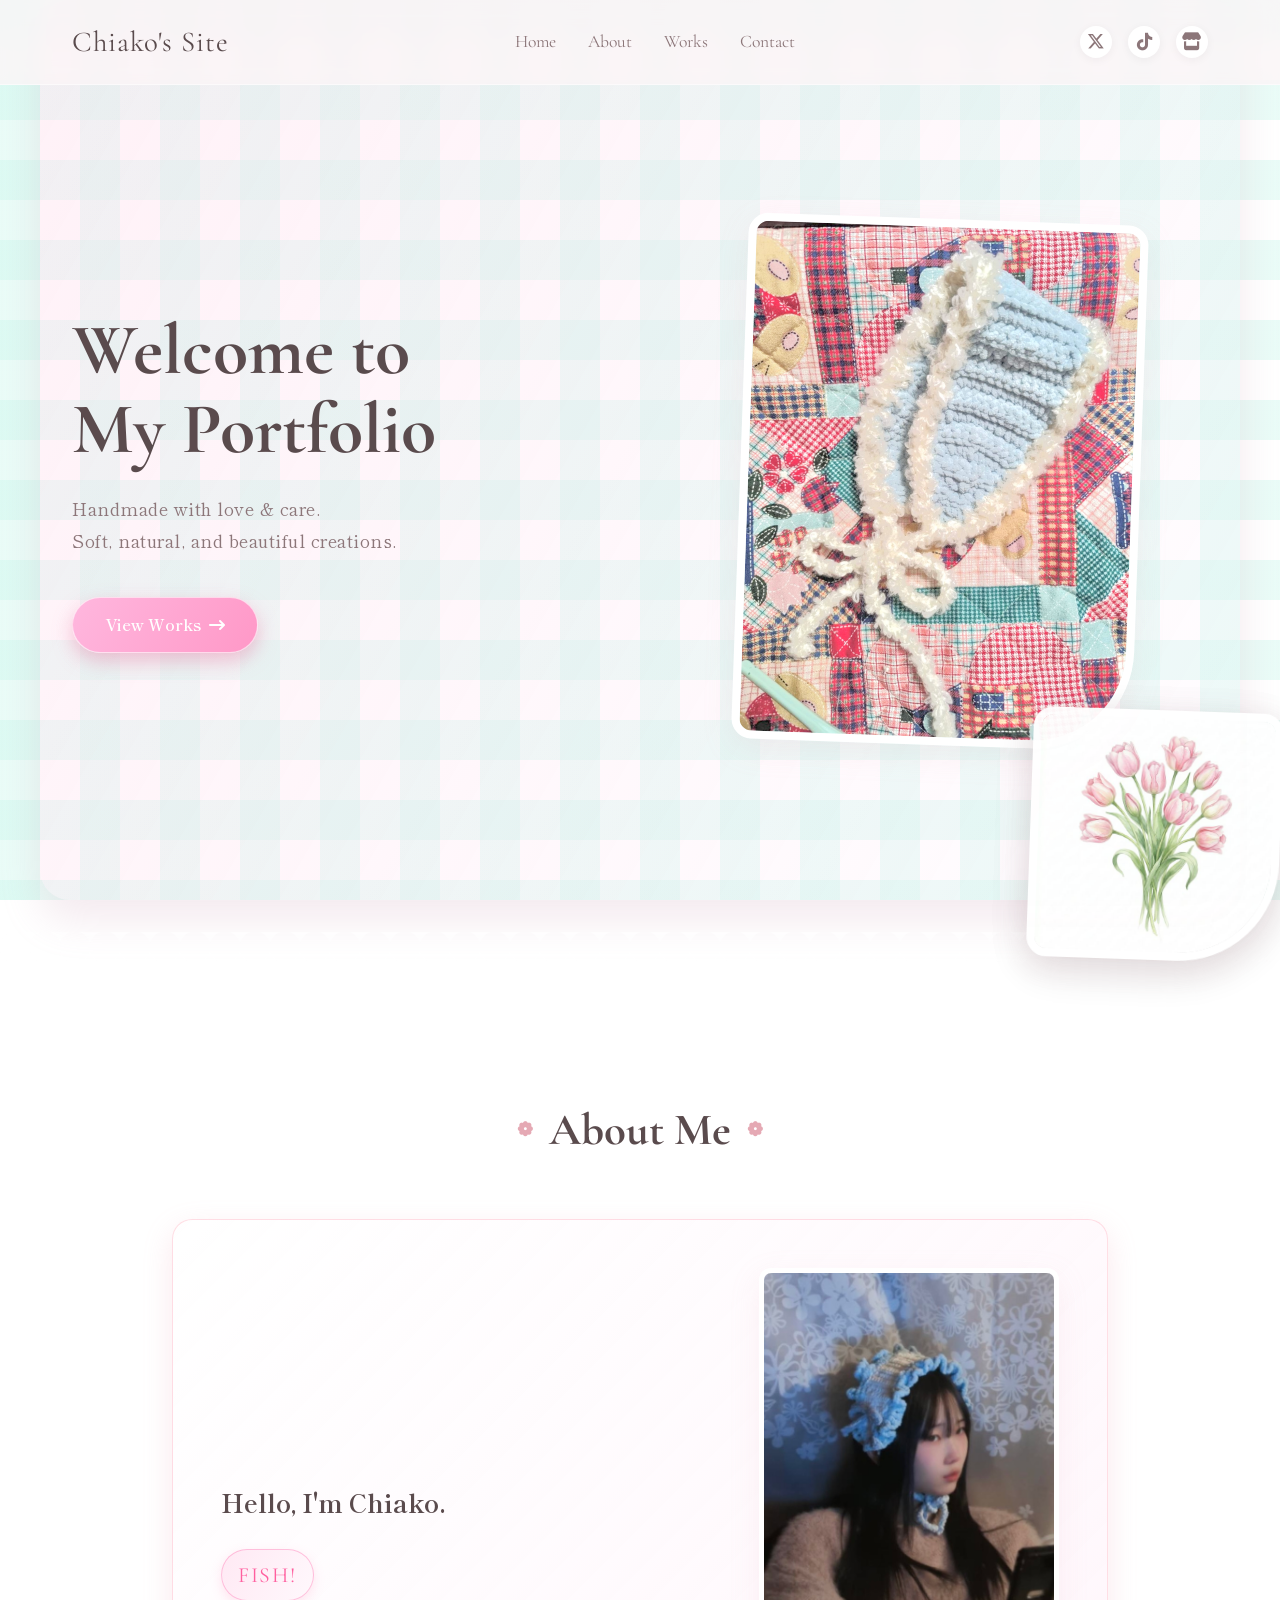
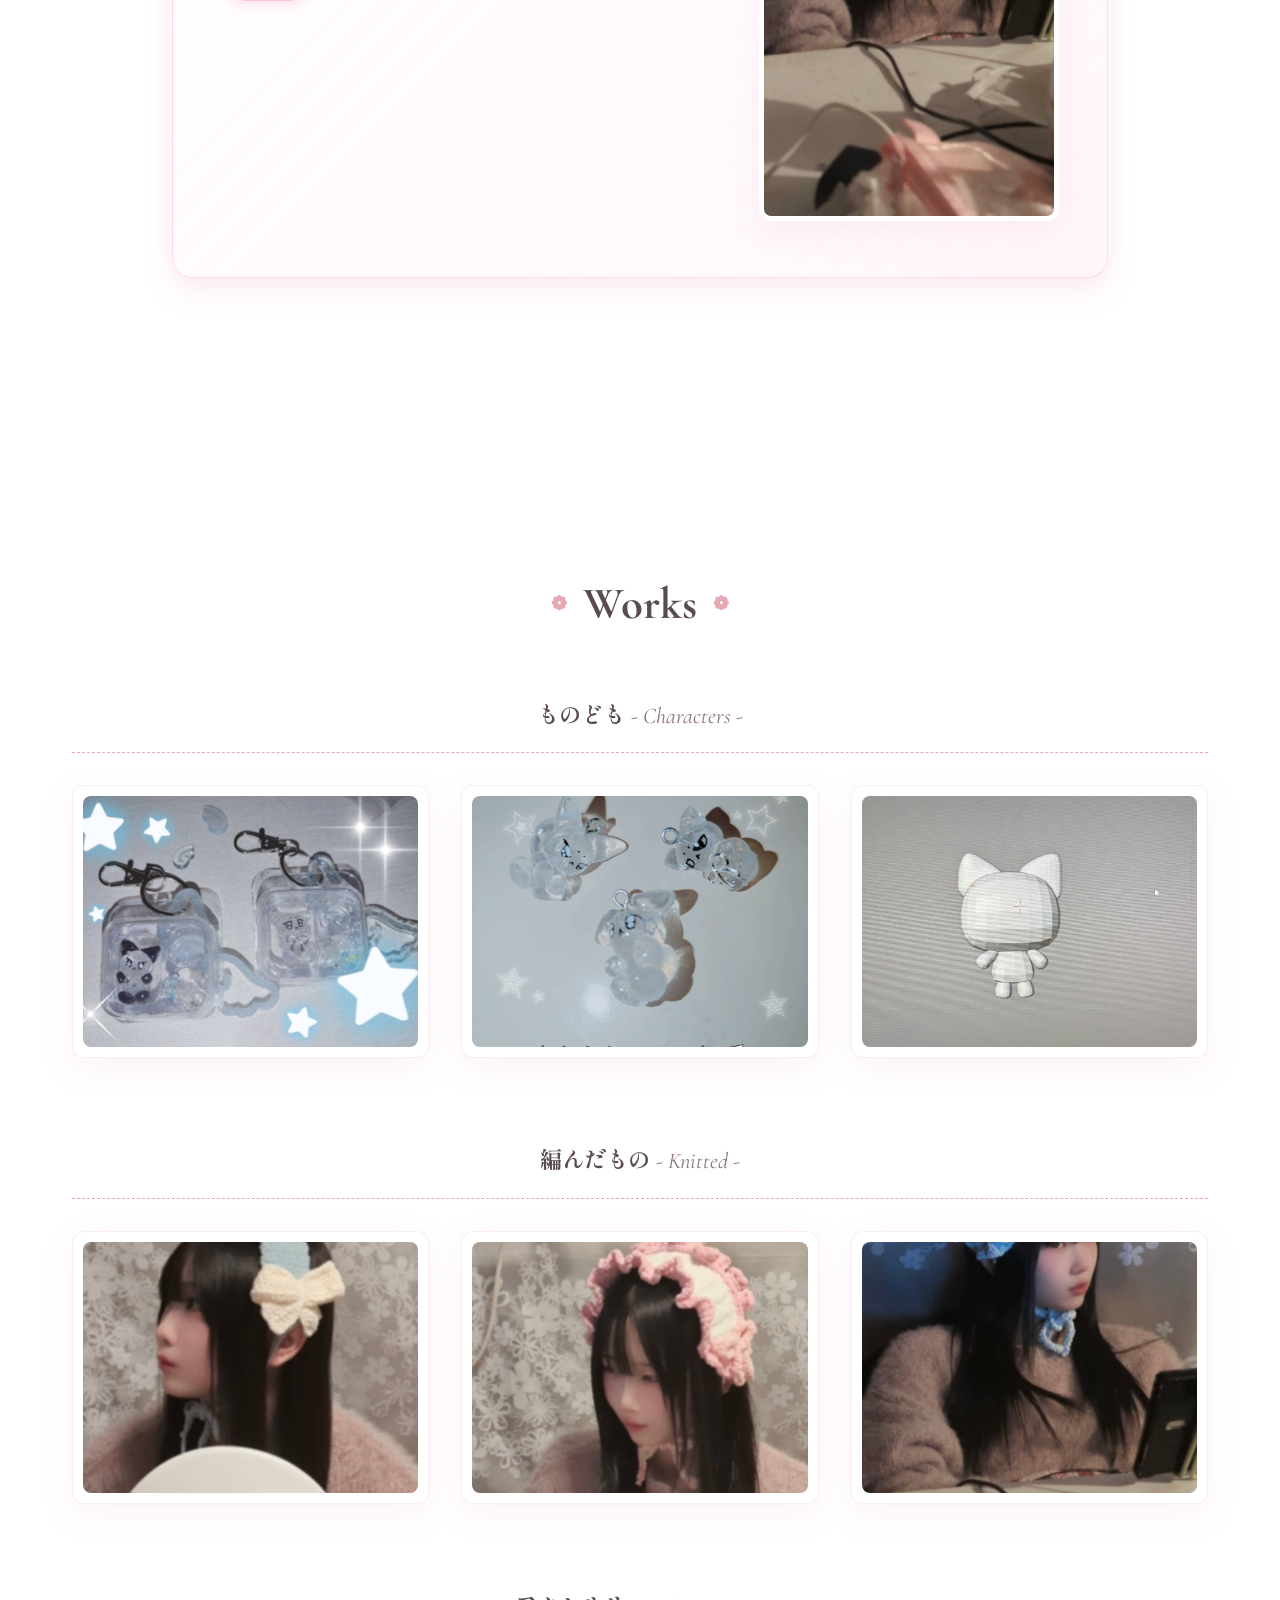
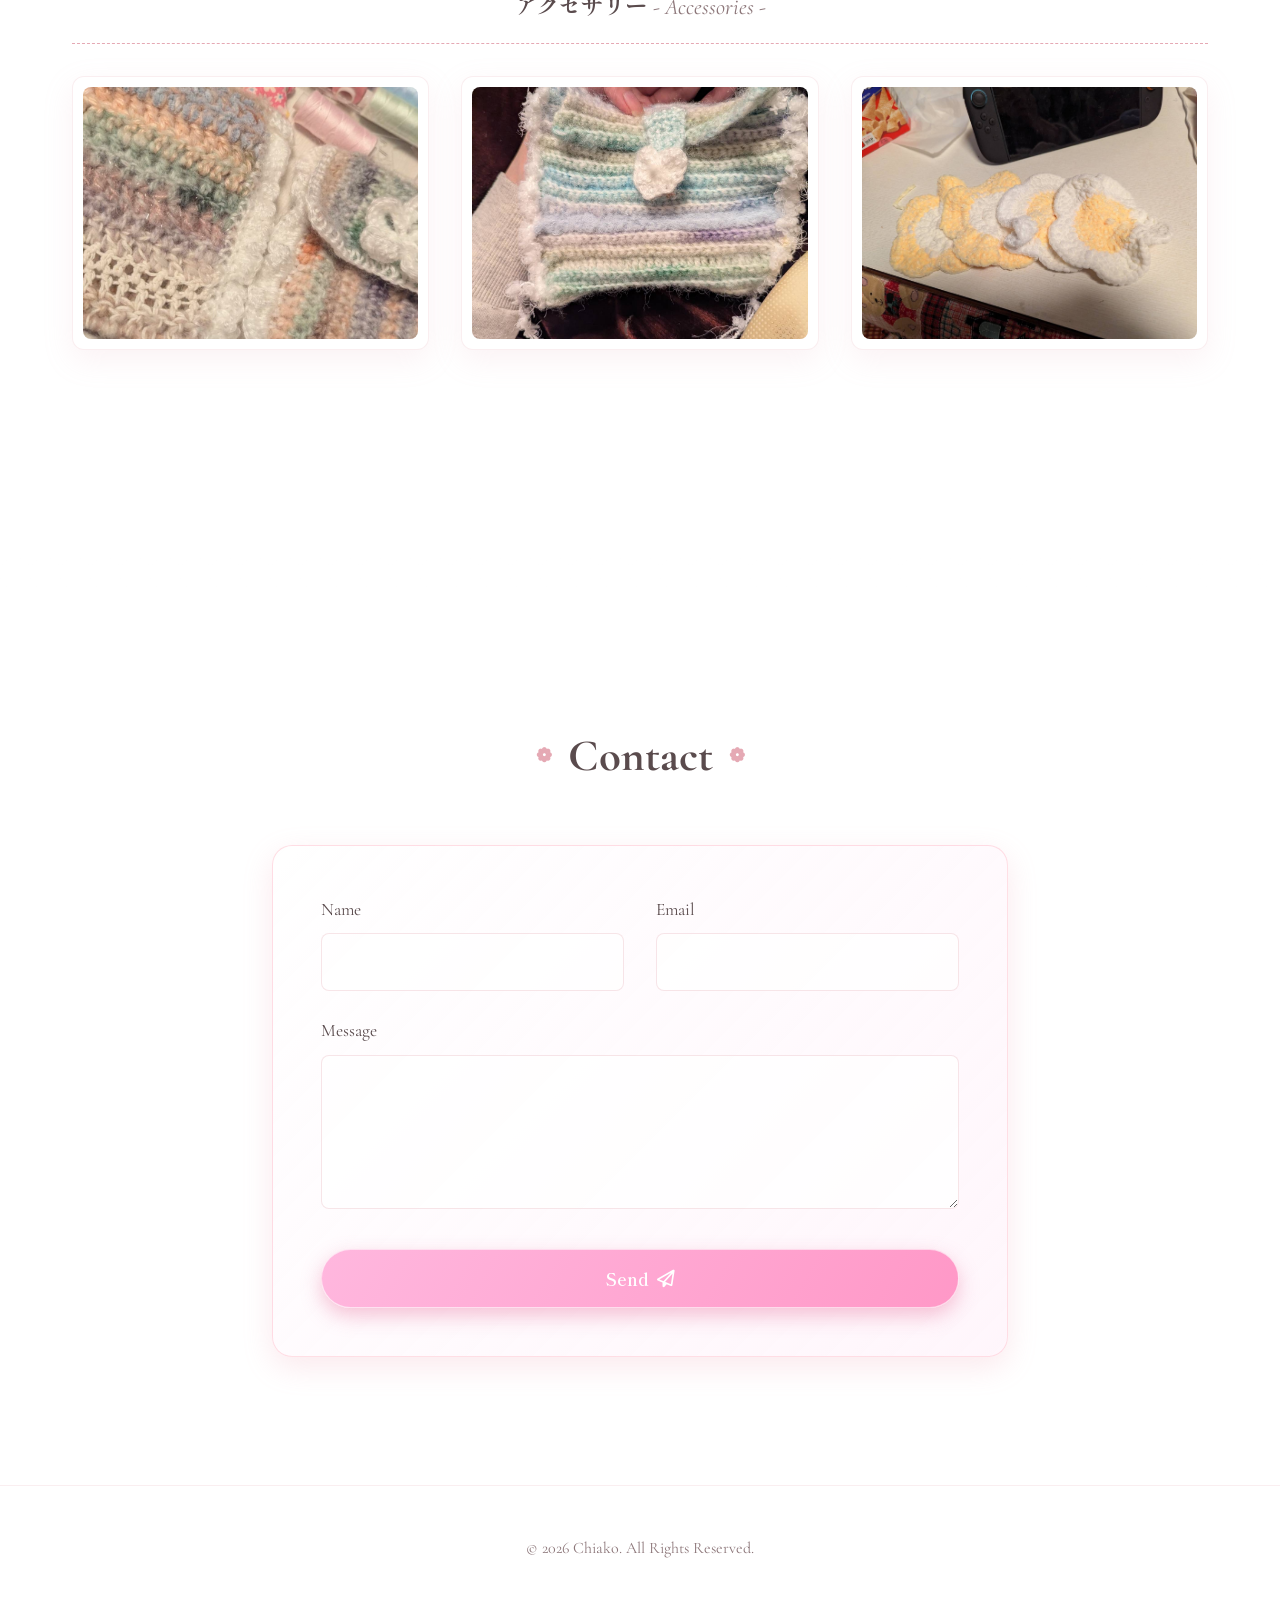
==== commit bf49da94: "fish" ====
--- a/index.html
+++ b/index.html
@@ -55,7 +55,7 @@
             <div class="about-card glassmorphism">
                 <div class="about-text">
                     <h3>Hello, I'm Chiako.</h3>
-                    <p>FISH!</p>
+                    <p><a href="game.html" class="fish-game-link">FISH!</a></p>
                 </div>
                 <!-- Optional image for about -->
                 <div class="about-image">
--- a/style.css
+++ b/style.css
@@ -304,6 +304,26 @@
 .about-text p {
     color: var(--color-text-light);
     margin-bottom: 1rem;
+}
+
+.fish-game-link {
+    display: inline-block;
+    font-family: var(--font-heading);
+    font-size: 1.35rem;
+    letter-spacing: 0.08em;
+    color: #ff5f9f;
+    background: linear-gradient(120deg, #ffe9f4, #fff8fc);
+    border: 1px solid rgba(255, 130, 185, 0.45);
+    border-radius: 999px;
+    padding: 0.35rem 1rem;
+    box-shadow: 0 4px 12px rgba(255, 125, 173, 0.2);
+}
+
+.fish-game-link:hover {
+    color: #ffffff;
+    background: linear-gradient(120deg, #ffabd6, #ff82b9);
+    transform: translateY(-2px);
+    box-shadow: 0 10px 20px rgba(255, 125, 173, 0.3);
 }
 
 .about-image {
